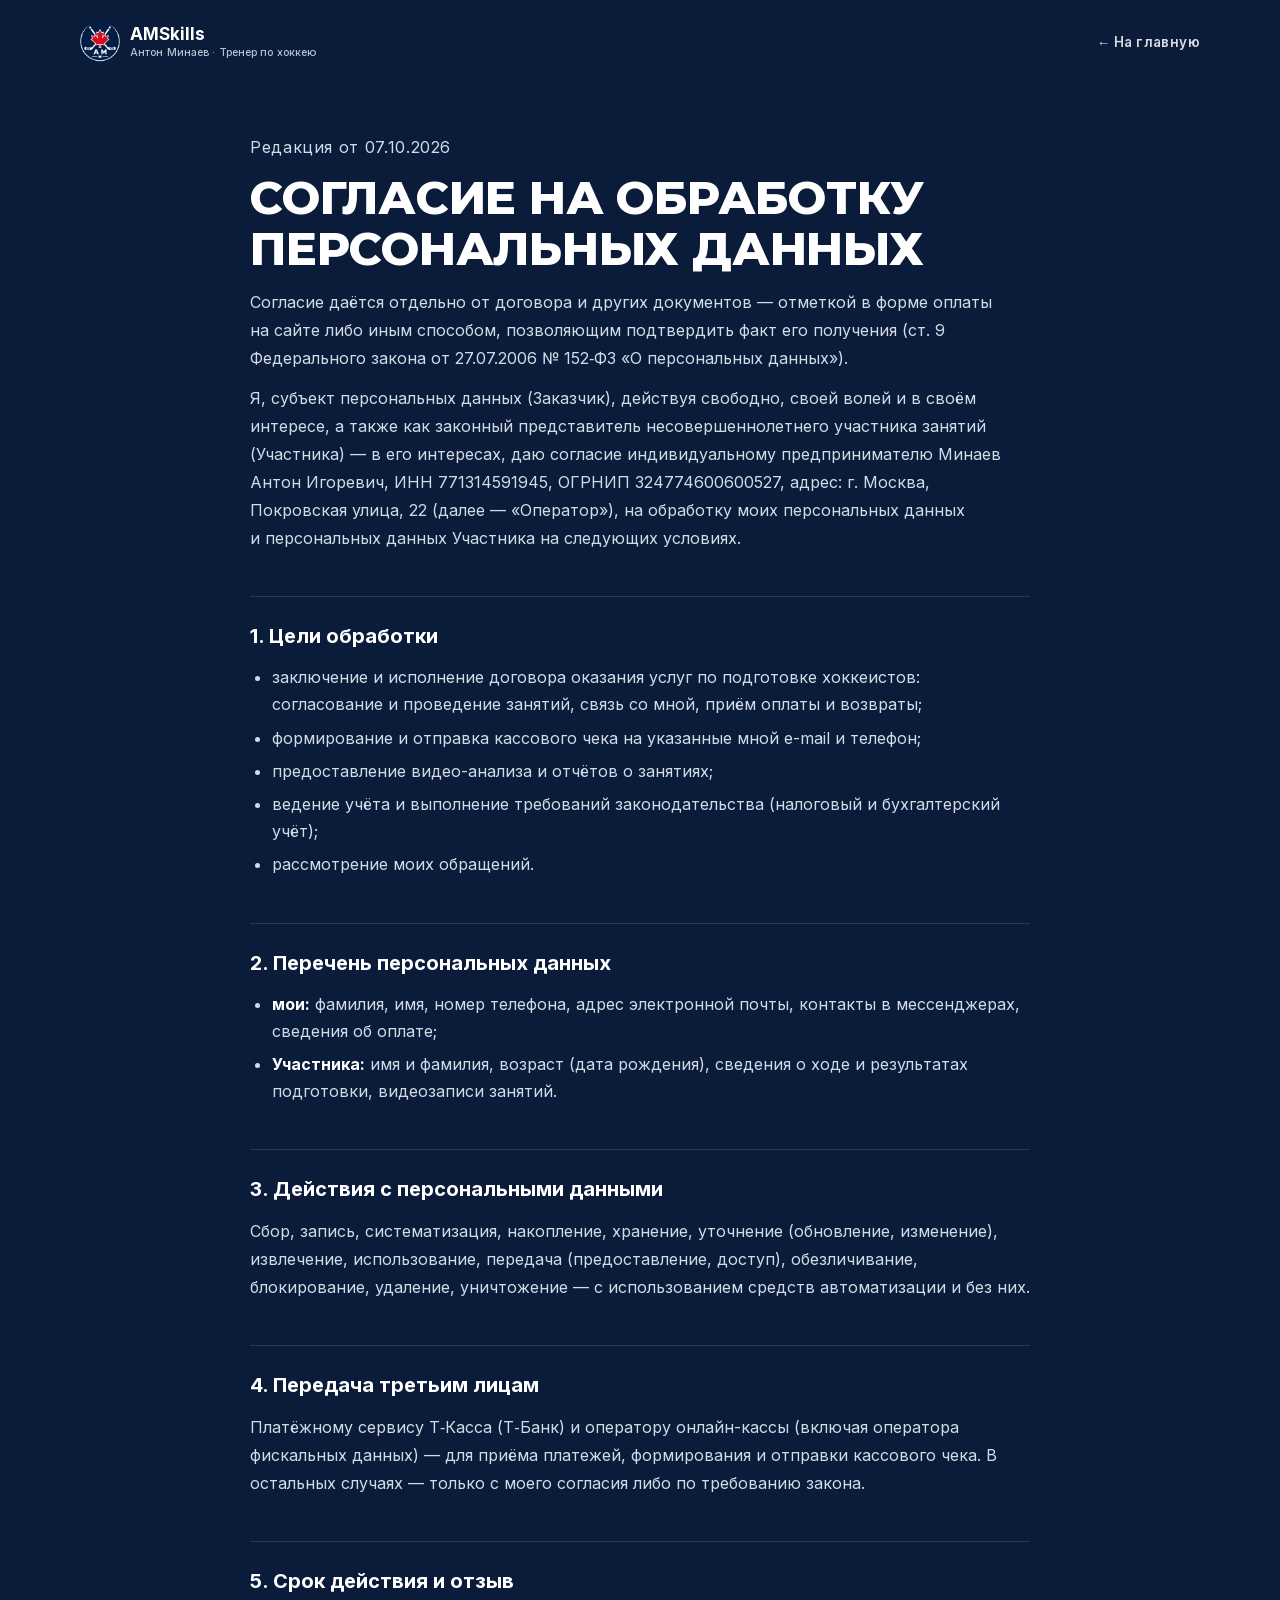
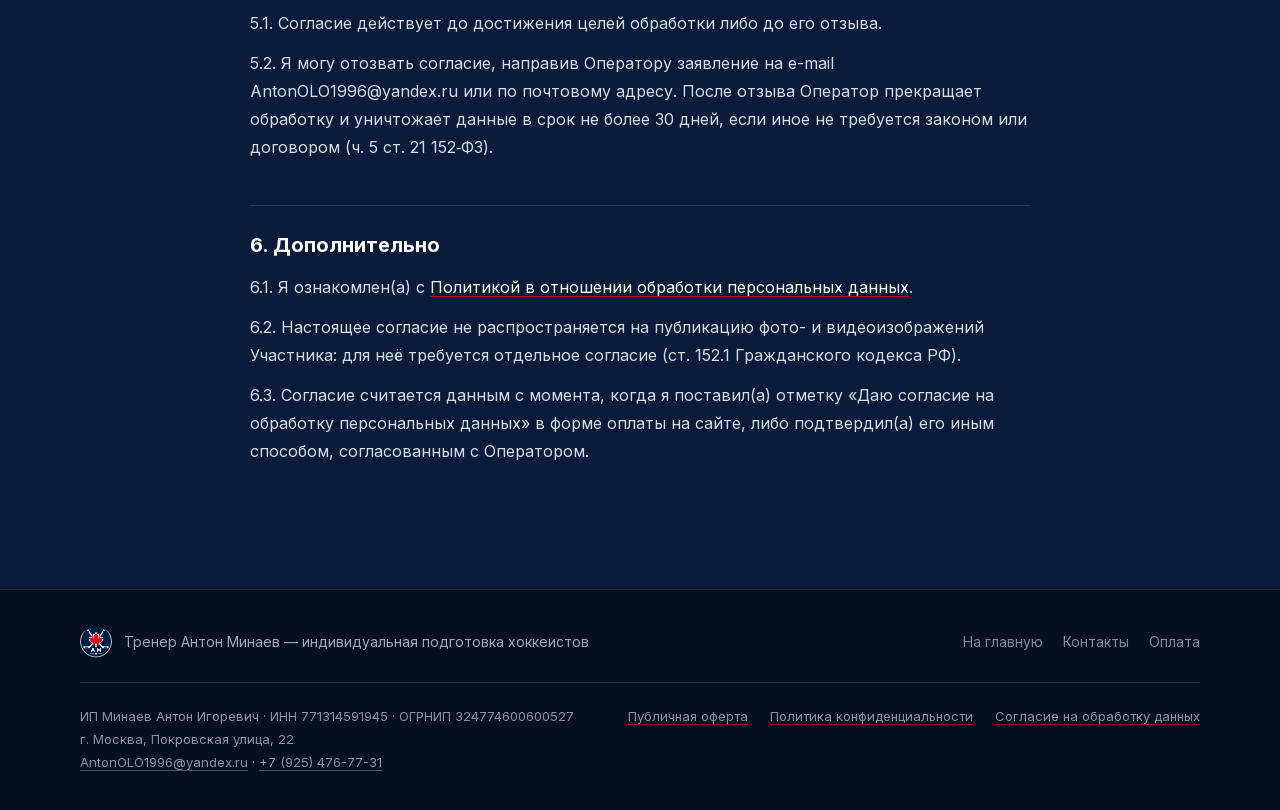
==== consent.html @ fee18003 "Юридическая часть, чек 54-ФЗ и локальные шрифты - публичная оферта, политика обработки ПД (текст вла" ====
<!DOCTYPE html>
<html lang="ru">
<head>
<meta charset="UTF-8">
<meta name="viewport" content="width=device-width, initial-scale=1.0">
<title>Согласие на обработку персональных данных — Антон Минаев | AMSkills</title>
<meta name="description" content="Согласие на обработку персональных данных — Антон Минаев, AMSkills.">
<link rel="stylesheet" href="css/styles.css?v=32">
</head>
<body>

<header class="site-header legal-header">
  <div class="container header-inner">
    <a class="logo" href="./">
      <img class="logo-mark" src="img/logo-am.webp" alt="AMSkills" width="40" height="40">
      <span class="logo-text-group">
        <span class="logo-text">AMSkills</span>
        <span class="logo-tagline">Антон Минаев · Тренер по&nbsp;хоккею</span>
      </span>
    </a>
    <div class="header-actions">
      <a class="legal-back" href="./">← На&nbsp;главную</a>
    </div>
  </div>
</header>

<main class="legal">
  <div class="container legal-container">
    <p class="legal-meta">Редакция от 07.10.2026</p>
    <h1>Согласие на&nbsp;обработку персональных данных</h1>
    <p class="legal-lead">Согласие даётся отдельно от&nbsp;договора и&nbsp;других документов — отметкой в&nbsp;форме оплаты на&nbsp;сайте либо иным способом, позволяющим подтвердить факт его получения (ст.&nbsp;9 Федерального закона от 27.07.2006 №&nbsp;152‑ФЗ «О персональных данных»).</p>

    <p>Я, субъект персональных данных (Заказчик), действуя свободно, своей волей и&nbsp;в&nbsp;своём интересе, а&nbsp;также как законный представитель несовершеннолетнего участника занятий (Участника) — в&nbsp;его интересах, даю согласие индивидуальному предпринимателю Минаев Антон Игоревич, ИНН&nbsp;771314591945, ОГРНИП&nbsp;324774600600527, адрес: г. Москва, Покровская улица, 22 (далее — «Оператор»), на&nbsp;обработку моих персональных данных и&nbsp;персональных данных Участника на&nbsp;следующих условиях.</p>

    <h2 id="s1">1. Цели обработки</h2>
    <ul>
      <li>заключение и исполнение договора оказания услуг по подготовке хоккеистов: согласование и проведение занятий, связь со мной, приём оплаты и возвраты;</li>
      <li>формирование и отправка кассового чека на указанные мной e-mail и телефон;</li>
      <li>предоставление видео-анализа и отчётов о занятиях;</li>
      <li>ведение учёта и выполнение требований законодательства (налоговый и бухгалтерский учёт);</li>
      <li>рассмотрение моих обращений.</li>
    </ul>

    <h2 id="s2">2. Перечень персональных данных</h2>
    <ul>
      <li><b>мои:</b> фамилия, имя, номер телефона, адрес электронной почты, контакты в мессенджерах, сведения об оплате;</li>
      <li><b>Участника:</b> имя и фамилия, возраст (дата рождения), сведения о ходе и результатах подготовки, видеозаписи занятий.</li>
    </ul>

    <h2 id="s3">3. Действия с персональными данными</h2>
    <p>Сбор, запись, систематизация, накопление, хранение, уточнение (обновление, изменение), извлечение, использование, передача (предоставление, доступ), обезличивание, блокирование, удаление, уничтожение — с использованием средств автоматизации и без них.</p>

    <h2 id="s4">4. Передача третьим лицам</h2>
    <p>Платёжному сервису Т‑Касса (Т‑Банк) и оператору онлайн-кассы (включая оператора фискальных данных) — для приёма платежей, формирования и отправки кассового чека. В остальных случаях — только с моего согласия либо по требованию закона.</p>

    <h2 id="s5">5. Срок действия и отзыв</h2>
    <p>5.1. Согласие действует до достижения целей обработки либо до его отзыва.</p>
    <p>5.2. Я могу отозвать согласие, направив Оператору заявление на e-mail AntonOLO1996@yandex.ru или по почтовому адресу. После отзыва Оператор прекращает обработку и уничтожает данные в срок не более 30&nbsp;дней, если иное не требуется законом или договором (ч.&nbsp;5 ст.&nbsp;21 152‑ФЗ).</p>

    <h2 id="s6">6. Дополнительно</h2>
    <p>6.1. Я ознакомлен(а) с <a href="privacy.html">Политикой в отношении обработки персональных данных</a>.</p>
    <p>6.2. Настоящее согласие не распространяется на публикацию фото- и видеоизображений Участника: для неё требуется отдельное согласие (ст.&nbsp;152.1 Гражданского кодекса РФ).</p>
    <p>6.3. Согласие считается данным с момента, когда я поставил(а) отметку «Даю согласие на обработку персональных данных» в форме оплаты на сайте, либо подтвердил(а) его иным способом, согласованным с Оператором.</p>

  </div>
</main>

<footer class="site-footer">
  <div class="container footer-inner">
    <div class="footer-brand">
      <img class="footer-logo" src="img/logo-am.webp" alt="AMSkills" width="32" height="32">
      <span>Тренер Антон Минаев — индивидуальная подготовка хоккеистов</span>
    </div>
    <div class="footer-links">
      <a href="./">На&nbsp;главную</a>
      <a href="./#contacts">Контакты</a>
      <a href="./#payment">Оплата</a>
    </div>
  </div>
  <div class="container">
    <div class="footer-legal">
      <p class="footer-requisites">
        ИП Минаев Антон Игоревич · ИНН&nbsp;771314591945 · ОГРНИП&nbsp;324774600600527<br>
        г. Москва, Покровская улица, 22<br>
        <a href="mailto:AntonOLO1996@yandex.ru">AntonOLO1996@yandex.ru</a> · <a href="tel:+79254767731">+7 (925) 476-77-31</a>
      </p>
      <nav class="footer-docs" aria-label="Документы">
        <a href="offer.html">Публичная оферта</a>
        <a href="privacy.html">Политика конфиденциальности</a>
        <a href="consent.html">Согласие на обработку данных</a>
      </nav>
    </div>
  </div>
</footer>

<script src="js/main.js?v=3"></script>
</body>
</html>
---- css/styles.css ----
/* =========================================================
   AMSkills — премиальная академическая эстетика (navy + crimson).
   Меняете фирменные цвета — правите только блок :root ниже.
   ========================================================= */
/* Шрифты хостятся на сайте (SIL OFL 1.1) — запросов к Google нет */
/* Inter · cyrillic */
@font-face {
  font-family: "Inter";
  font-style: normal;
  font-weight: 400 700;
  font-display: swap;
  src: url("../fonts/inter-cyrillic.woff2") format("woff2");
  unicode-range: U+0301, U+0400-045F, U+0490-0491, U+04B0-04B1, U+2116;
}

/* Inter · latin-ext */
@font-face {
  font-family: "Inter";
  font-style: normal;
  font-weight: 400 700;
  font-display: swap;
  src: url("../fonts/inter-latin-ext.woff2") format("woff2");
  unicode-range: U+0100-02BA, U+02BD-02C5, U+02C7-02CC, U+02CE-02D7, U+02DD-02FF, U+0304, U+0308, U+0329, U+1D00-1DBF, U+1E00-1E9F, U+1EF2-1EFF, U+2020, U+20A0-20AB, U+20AD-20C4, U+2113, U+2C60-2C7F, U+A720-A7FF;
}

/* Inter · latin */
@font-face {
  font-family: "Inter";
  font-style: normal;
  font-weight: 400 700;
  font-display: swap;
  src: url("../fonts/inter-latin.woff2") format("woff2");
  unicode-range: U+0000-00FF, U+0131, U+0152-0153, U+02BB-02BC, U+02C6, U+02DA, U+02DC, U+0304, U+0308, U+0329, U+2000-206F, U+20AC, U+2122, U+2191, U+2193, U+2212, U+2215, U+FEFF, U+FFFD;
}

/* Montserrat · cyrillic */
@font-face {
  font-family: "Montserrat";
  font-style: normal;
  font-weight: 600 800;
  font-display: swap;
  src: url("../fonts/montserrat-cyrillic.woff2") format("woff2");
  unicode-range: U+0301, U+0400-045F, U+0490-0491, U+04B0-04B1, U+2116;
}

/* Montserrat · latin-ext */
@font-face {
  font-family: "Montserrat";
  font-style: normal;
  font-weight: 600 800;
  font-display: swap;
  src: url("../fonts/montserrat-latin-ext.woff2") format("woff2");
  unicode-range: U+0100-02BA, U+02BD-02C5, U+02C7-02CC, U+02CE-02D7, U+02DD-02FF, U+0304, U+0308, U+0329, U+1D00-1DBF, U+1E00-1E9F, U+1EF2-1EFF, U+2020, U+20A0-20AB, U+20AD-20C4, U+2113, U+2C60-2C7F, U+A720-A7FF;
}

/* Montserrat · latin */
@font-face {
  font-family: "Montserrat";
  font-style: normal;
  font-weight: 600 800;
  font-display: swap;
  src: url("../fonts/montserrat-latin.woff2") format("woff2");
  unicode-range: U+0000-00FF, U+0131, U+0152-0153, U+02BB-02BC, U+02C6, U+02DA, U+02DC, U+0304, U+0308, U+0329, U+2000-206F, U+20AC, U+2122, U+2191, U+2193, U+2212, U+2215, U+FEFF, U+FFFD;
}


:root {
  --color-bg: #0a1c3a;
  --color-bg-2: #0e2347;
  --color-card-dark: #102850;
  --color-ink: #ffffff;
  --color-cream: #f8f9fa;
  --color-cream-2: #e9edf3;
  --color-text-on-cream: #0a1c3a;
  --color-muted: #b7c1d1;
  --color-muted-on-cream: #59626f;
  --color-accent: #c8102e;
  --color-accent-2: #e2314c;
  --color-silver: #aab6c8;
  --color-border: rgba(255, 255, 255, 0.12);
  --color-border-on-cream: rgba(10, 28, 58, 0.12);

  --font-display: "Montserrat", -apple-system, BlinkMacSystemFont, "Segoe UI", Arial, sans-serif;
  --font-body: "Inter", -apple-system, BlinkMacSystemFont, "Segoe UI", Arial, sans-serif;
  --font-script: "Montserrat", sans-serif;

  --radius: 12px;
  --radius-sm: 8px;
  --container: 1160px;
  --shadow: 0 24px 60px rgba(0, 0, 0, 0.4);
}

* { box-sizing: border-box; }
html { scroll-behavior: smooth; }

body {
  margin: 0;
  font-family: var(--font-body);
  color: var(--color-ink);
  background: var(--color-bg);
  line-height: 1.7;
  overflow-x: hidden;
}

img { max-width: 100%; display: block; }

.container {
  width: 100%;
  max-width: var(--container);
  margin: 0 auto;
  padding: 0 20px;
}

a { color: inherit; text-decoration: none; }

h1, h2, h3 {
  font-family: var(--font-display);
  letter-spacing: -0.005em;
  line-height: 1.1;
  margin: 0 0 18px;
  font-weight: 800;
  text-transform: uppercase;
  overflow-wrap: break-word;
}
h2 { font-size: clamp(32px, 4vw, 52px); max-width: 640px; }
p { margin: 0 0 16px; color: var(--color-muted); }

.script-accent {
  font-family: var(--font-script);
  font-weight: 700;
  text-transform: uppercase;
  letter-spacing: 0.18em;
  font-size: 13px;
  color: var(--color-accent);
}
.section-kicker.script-accent { margin: 0 0 10px; }

.section-head-center {
  text-align: center;
  max-width: 620px;
  margin: 0 auto 8px;
}
.section-head-center h2 { max-width: none; }
.section-head-center + * { margin-top: 40px; }

.section { padding: 128px 0; background: var(--color-bg); border-top: 1px solid var(--color-border); }
.section-muted {
  background: var(--color-cream);
  color: var(--color-text-on-cream);
  border-top-color: var(--color-border-on-cream);
}
.section-muted p { color: var(--color-muted-on-cream); }
.section-muted h2, .section-muted h3 { color: var(--color-text-on-cream); }

/* Scroll-triggered animations */
[data-animate] {
  opacity: 0;
  transform: translateY(28px);
  transition: opacity 0.7s cubic-bezier(.16,.8,.3,1), transform 0.7s cubic-bezier(.16,.8,.3,1);
  transition-delay: calc(var(--d, 0) * 90ms);
}
[data-animate].is-visible { opacity: 1; transform: translateY(0); }
@media (prefers-reduced-motion: reduce) {
  [data-animate] { opacity: 1; transform: none; transition: none; }
}

/* Buttons */
.btn {
  display: inline-flex;
  align-items: center;
  justify-content: center;
  padding: 14px 28px;
  border-radius: 999px;
  font-weight: 700;
  font-size: 14.5px;
  border: 2px solid transparent;
  cursor: pointer;
  white-space: nowrap;
  font-family: var(--font-body);
  transition: transform 0.2s ease, background 0.2s ease, border-color 0.2s ease, color 0.2s ease;
}
.btn-primary { background: var(--color-accent); color: #fff; }
.btn-primary:hover { background: var(--color-accent-2); transform: translateY(-2px) scale(1.03); }
.btn-ghost { border-color: rgba(255, 255, 255, 0.5); color: inherit; }
.btn-ghost:hover { border-color: var(--color-accent); color: var(--color-accent); transform: translateY(-2px) scale(1.03); }
.btn-lg { padding: 17px 32px; font-size: 15.5px; }

/* Header — floating, transparent → solid on scroll */
.site-header {
  position: sticky;
  top: 0;
  z-index: 50;
  background: transparent;
  border-bottom: 1px solid transparent;
  transition: background 0.3s ease, border-color 0.3s ease, backdrop-filter 0.3s ease;
}
.site-header.is-scrolled {
  background: rgba(8, 20, 43, 0.92);
  backdrop-filter: blur(10px);
  border-bottom: 1px solid var(--color-border);
}
.header-inner {
  display: flex;
  align-items: center;
  gap: 24px;
  height: 84px;
  color: var(--color-ink);
}
.logo { display: flex; align-items: center; gap: 10px; font-weight: 800; font-size: 17px; flex-shrink: 0; }
.logo-text-group { display: flex; flex-direction: column; gap: 2px; line-height: 1.15; }
.logo-tagline {
  font-size: 10.5px;
  font-weight: 500;
  letter-spacing: 0.01em;
  text-transform: none;
  color: var(--color-muted);
  white-space: nowrap;
}
.logo-mark {
  display: block;
  width: 40px;
  height: 40px;
  flex-shrink: 0;
  object-fit: contain;
}
.nav {
  display: flex;
  gap: 32px;
  flex: 1;
  min-width: 0;
  justify-content: center;
}
.nav a {
  font-size: 13.5px;
  font-weight: 600;
  letter-spacing: 0.03em;
  text-transform: uppercase;
  opacity: 0.85;
  white-space: nowrap;
}
.nav a:hover { opacity: 1; color: var(--color-accent); }
.header-actions { display: flex; align-items: center; gap: 16px; flex-shrink: 0; }
.phone { font-weight: 600; font-size: 14px; opacity: 0.9; }
@media (max-width: 1150px) {
  .nav { gap: 20px; }
  .header-actions .phone { display: none; }
}
.burger { display: none; }

/* Hero */
.hero {
  position: relative;
  padding: 160px 0 140px;
  color: var(--color-ink);
  overflow: hidden;
  min-height: 720px;
  display: flex;
  align-items: center;
  margin-top: -84px;
  clip-path: polygon(0 0, 100% 0, 100% 91%, 0 100%);
}
.hero-bg {
  position: absolute;
  inset: 0;
  background: url("../img/hero-arena.webp") center 35% / cover no-repeat;
  transform: scale(1.06);
}
.hero-bg::after {
  content: "";
  position: absolute;
  inset: 0;
  background:
    linear-gradient(100deg, rgba(10,20,42,0.85) 0%, rgba(10,20,42,0.55) 48%, rgba(10,20,42,0.3) 100%),
    linear-gradient(0deg, rgba(10,20,42,0.78) 0%, transparent 45%);
}
.hero-inner { position: relative; max-width: 700px; }
.hero .eyebrow { margin-bottom: 18px; text-shadow: 0 2px 12px rgba(0,0,0,0.5); }
.hero h1 {
  font-size: clamp(38px, 7.4vw, 82px);
  margin-bottom: 22px;
  overflow-wrap: break-word;
  text-shadow: 0 4px 24px rgba(0,0,0,0.55);
  color: #fff;
}
.hero-lead { color: #e2e8f0; font-size: 18px; max-width: 520px; text-shadow: 0 2px 12px rgba(0,0,0,0.5); }
.hero-actions { display: flex; gap: 14px; flex-wrap: wrap; margin-top: 12px; }
.hero-microcopy {
  margin: 16px 0 0;
  font-size: 13.5px;
  color: rgba(226,232,240,0.8);
  text-shadow: 0 2px 10px rgba(0,0,0,0.6);
}

/* Stats band — floating panel over the hero */
.stats-band { position: relative; margin-top: -86px; z-index: 5; }
.stats-grid {
  position: relative;
  background: var(--color-cream);
  color: var(--color-text-on-cream);
  border-radius: var(--radius);
  box-shadow: 0 30px 60px rgba(0,0,0,0.4);
  padding: 52px 24px;
  display: grid;
  grid-template-columns: repeat(3, 1fr);
  gap: 20px;
  text-align: center;
}
.stats-grid::before {
  content: "";
  position: absolute;
  left: 33.33%;
  top: 20%;
  bottom: 20%;
  width: 1px;
  background: var(--color-border-on-cream);
}
.stats-grid::after {
  content: "";
  position: absolute;
  left: 66.66%;
  top: 20%;
  bottom: 20%;
  width: 1px;
  background: var(--color-border-on-cream);
}
.stat-number {
  display: block;
  font-family: var(--font-display);
  font-weight: 800;
  font-size: clamp(46px, 6vw, 68px);
  color: var(--color-accent);
  line-height: 1;
  letter-spacing: -0.02em;
}
.stat-label {
  display: block;
  font-size: 13px;
  font-weight: 500;
  color: var(--color-muted-on-cream);
  margin-top: 8px;
  max-width: 220px;
  margin-left: auto;
  margin-right: auto;
}

/* Quote band */
.quote-band {
  position: relative;
  padding: 130px 0;
  overflow: hidden;
}
.quote-bg {
  position: absolute;
  inset: 0;
  background: url("../img/arena-window.webp") center 60% / cover no-repeat;
}
.quote-bg::after {
  content: "";
  position: absolute;
  inset: 0;
  background: rgba(10, 20, 42, 0.68);
}
.quote-band .container { position: relative; }
.quote-mark {
  display: block;
  width: 84px;
  height: auto;
  color: var(--color-accent);
  opacity: 0.6;
  margin: 0 auto 14px;
}
.quote-text {
  font-family: var(--font-display);
  font-weight: 800;
  text-transform: none;
  letter-spacing: -0.01em;
  text-shadow: 0 2px 16px rgba(0,0,0,0.7);
  font-size: clamp(26px, 3.8vw, 40px);
  line-height: 1.3;
  color: #fff;
  text-align: center;
  max-width: 780px;
  margin: 0 auto;
  position: relative;
}

/* About — strict two-column grid, diagonal-cut photo, timeline checklist */
.about-grid {
  display: grid;
  grid-template-columns: 55fr 45fr;
  gap: 14px;
  align-items: center;
}
.about-text { position: relative; z-index: 2; max-width: 550px; }
.about-text h2 { font-size: clamp(28px, 3.4vw, 44px); }
.about-lead {
  font-size: 19px;
  font-weight: 600;
  color: var(--color-muted);
  margin-top: -10px;
}
.about-subhead { margin-top: 30px; font-size: 19px; text-transform: none; font-family: var(--font-body); font-weight: 700; letter-spacing: 0; color: #fff; }

.about-media { position: relative; z-index: 1; }
.about-media img {
  width: 100%;
  height: auto;
  object-fit: contain;
  border-radius: 0 100px 0 100px;
  border-left: 4px solid var(--color-accent);
  box-shadow: var(--shadow);
  display: block;
}

.timeline-list { list-style: none; padding: 0; margin: 0; position: relative; }
.timeline-list::before {
  content: "";
  position: absolute;
  left: 5px;
  top: 6px;
  bottom: 6px;
  width: 2px;
  background: rgba(255,255,255,0.14);
}
.timeline-list li {
  position: relative;
  padding: 0 0 24px 42px;
  line-height: 1.65;
}
.timeline-list li:last-child { padding-bottom: 0; }
.timeline-list li::before {
  content: "";
  position: absolute;
  left: 0;
  top: 4px;
  width: 12px;
  height: 12px;
  border-radius: 50%;
  background: var(--color-accent);
  box-shadow: 0 0 0 4px rgba(200,16,46,0.2);
}

/* Advantages — dark cards with orange icons on a light section */
.advantages-section {
  position: relative;
  padding-bottom: 180px;
  clip-path: polygon(0 0, 100% 0, 100% 100%, 0 92%);
}
.advantages-grid {
  display: grid;
  grid-template-columns: repeat(auto-fit, minmax(230px, 1fr));
  gap: 24px;
  margin-top: 44px;
  position: relative;
}
.advantage-card {
  position: relative;
  background: var(--color-card-dark);
  border-radius: var(--radius);
  padding: 40px 34px;
  transition: transform 0.3s ease, box-shadow 0.3s ease;
}
.advantage-card:hover { transform: translateY(-6px); box-shadow: 0 20px 40px rgba(0,0,0,0.35); }
.advantage-icon {
  width: 44px;
  height: 44px;
  margin-bottom: 18px;
  color: var(--color-accent);
}
.advantage-icon svg { width: 100%; height: 100%; }
.advantage-card h3 { font-size: 17px; margin-bottom: 8px; text-transform: none; font-family: var(--font-body); font-weight: 700; letter-spacing: 0; color: var(--color-ink); }
.advantage-card p { margin: 0; font-size: 14px; color: #d1d5db; line-height: 1.55; }
.advantage-card p strong { display: block; margin-top: 10px; color: var(--color-accent); font-weight: 700; }

.advantage-card:last-child {
  grid-column: 1 / -1;
  display: flex;
  align-items: center;
  gap: 26px;
  text-align: left;
  background: var(--color-bg-2);
  border: 1px solid var(--color-accent);
}
.advantage-card:last-child .advantage-icon { margin-bottom: 0; flex-shrink: 0; color: var(--color-accent); }
.advantage-card:last-child > div:last-child { display: grid; gap: 4px; }
.advantage-card:last-child h3, .advantage-card:last-child p { margin: 0; color: #fff; }
@media (max-width: 560px) {
  .advantage-card:last-child { flex-direction: column; text-align: center; }
}

/* Gallery — large, generously-spaced training photos, no crop, no collage */
.gallery-grid {
  margin-top: 48px;
  display: grid;
  grid-template-columns: 1fr 1fr;
  gap: 28px;
}
.gallery-item {
  margin: 0;
  border-radius: var(--radius);
  overflow: hidden;
  box-shadow: var(--shadow);
  position: relative;
}
.gallery-item img { width: 100%; height: auto; display: block; }
.gallery-item-wide { grid-column: 1 / -1; }
.gallery-item-wide figcaption {
  position: absolute;
  left: 0; right: 0; bottom: 0;
  padding: 28px 32px;
  background: linear-gradient(0deg, rgba(8,18,38,0.9) 0%, rgba(8,18,38,0.5) 60%, transparent 100%);
  color: #fff;
  font-size: 16px;
  font-weight: 600;
  line-height: 1.5;
}
@media (max-width: 700px) {
  .gallery-grid { grid-template-columns: 1fr; }
  .gallery-item-wide figcaption { padding: 20px 20px; font-size: 14.5px; }
}

/* Coach — full-bleed, asymmetric: name+facts upper-left, quote lower-right */
.coach-section { position: relative; overflow: hidden; min-height: 860px; display: flex; align-items: center; }
.coach-section-bg {
  position: absolute;
  inset: 0;
  width: 100%;
  height: 100%;
  object-fit: cover;
  object-position: center 30%;
}
.coach-section-scrim {
  position: absolute;
  inset: 0;
  background:
    linear-gradient(100deg, rgba(8,18,38,0.95) 0%, rgba(8,18,38,0.7) 42%, rgba(8,18,38,0.32) 100%),
    linear-gradient(0deg, rgba(8,18,38,0.6) 0%, transparent 40%);
}
.coach-layout {
  position: relative;
  padding: 120px 20px 110px;
  display: flex;
  flex-direction: column;
  gap: 50px;
}
.coach-main { max-width: 600px; }
.coach-name {
  font-size: clamp(46px, 7vw, 88px);
  line-height: 0.98;
  margin-bottom: 22px;
  color: #fff;
}
.coach-role-badge {
  display: inline-block;
  background: var(--color-accent);
  color: #fff;
  font-weight: 700;
  font-size: 13.5px;
  text-transform: uppercase;
  letter-spacing: 0.05em;
  padding: 9px 18px;
  border-radius: 999px;
  margin-bottom: 26px;
}
.coach-bio { font-size: 16px; line-height: 1.75; color: #e2e8f0; margin: 0 0 28px; max-width: 520px; }
.coach-team-photo {
  margin: 0 0 28px;
  max-width: 280px;
}
.coach-team-photo img {
  width: 100%;
  height: auto;
  display: block;
  border-radius: var(--radius-sm);
  border-left: 3px solid var(--color-accent);
  box-shadow: 0 16px 32px rgba(0,0,0,0.45);
}
.coach-team-photo figcaption {
  margin-top: 10px;
  font-size: 12.5px;
  color: var(--color-silver);
  line-height: 1.5;
}
.coach-facts { list-style: none; padding: 0; margin: 0 0 32px; display: grid; gap: 10px; }
.coach-facts li { font-size: 15px; color: #e2e8f0; padding-left: 16px; position: relative; }
.coach-facts li::before { content: "–"; position: absolute; left: 0; color: var(--color-accent); }

.coach-quote {
  position: relative;
  align-self: flex-end;
  max-width: 480px;
  background: rgba(10, 20, 42, 0.6);
  backdrop-filter: blur(6px);
  border: 1px solid rgba(255,255,255,0.12);
  border-left: 3px solid var(--color-accent);
  border-radius: var(--radius);
  padding: 36px 38px;
}
.coach-quote .quote-mark-lg { position: absolute; top: -34px; left: 32px; width: 76px; opacity: 0.95; }
.coach-quote p {
  font-family: var(--font-display);
  font-weight: 700;
  font-size: clamp(20px, 2.4vw, 26px);
  line-height: 1.3;
  letter-spacing: -0.01em;
  color: #fff;
  margin: 10px 0 14px;
}
.coach-quote cite { font-style: normal; font-size: 14px; color: var(--color-accent); font-weight: 600; }

@media (min-width: 860px) {
  .coach-layout { min-height: 660px; justify-content: center; }
  .coach-quote { margin-top: -40px; }
}

/* Academy partnership — minimal team grid: round portraits, no collage */
.partner-head { max-width: 720px; }
.partner-head h2 { font-size: clamp(24px, 3.4vw, 44px); }
.accent-rule {
  display: block;
  width: 56px;
  height: 3px;
  margin: 22px auto 24px;
  background: var(--color-accent);
  border-radius: 2px;
}
.partner-lead {
  max-width: 640px;
  margin: 0 auto;
  font-size: 17px;
  line-height: 1.75;
  color: var(--color-muted);
}
/* Логотип академии: оригинал рассчитан на белый фон, поэтому лежит на белой плашке */
.partner-logo {
  display: block;
  width: 176px;
  height: auto;
  margin: 0 auto 30px;
  padding: 14px;
  background: #fff;
  border-radius: 24px;
  box-shadow: 0 16px 36px rgba(0,0,0,0.42);
}
.team-grid {
  display: flex;
  flex-wrap: wrap;
  justify-content: center;
  gap: 40px 24px;
  max-width: 1000px;
  margin: 64px auto 0;
}
.team-card {
  flex: 0 0 calc((100% - 72px) / 4);
  text-align: center;
}
.team-photo {
  display: block;
  width: 100%;
  height: auto;
  aspect-ratio: 1 / 1;
  object-fit: cover;
  object-position: center 6%;
  border-radius: 50%;
  background: var(--color-bg-2);
  border: 1px solid rgba(255,255,255,0.14);
  box-shadow: 0 16px 36px rgba(0,0,0,0.42);
  transition: transform 0.3s ease, border-color 0.3s ease;
}
.team-card:hover .team-photo { transform: translateY(-4px); border-color: rgba(200,16,46,0.7); }
.team-name {
  margin: 22px 0 6px;
  font-family: var(--font-body);
  font-size: 17px;
  font-weight: 700;
  letter-spacing: 0;
  text-transform: none;
  line-height: 1.3;
  color: #fff;
}
.team-role { margin: 0; font-size: 13.5px; line-height: 1.5; color: var(--color-silver); }
.partner-note {
  max-width: 760px;
  margin: 72px auto 0;
  padding: 28px 32px;
  font-size: 17px;
  line-height: 1.75;
  color: #e2e8f0;
  background: rgba(255,255,255,0.04);
  border: 1px solid var(--color-border);
  border-left: 3px solid var(--color-accent);
  border-radius: var(--radius);
}
@media (max-width: 1000px) {
  .team-grid { max-width: 540px; }
  .team-card { flex-basis: calc((100% - 24px) / 2); }
}
@media (max-width: 700px) {
  .partner-logo { width: 148px; margin-bottom: 26px; padding: 12px; border-radius: 20px; }
  .team-grid { gap: 32px 16px; margin-top: 44px; }
  .team-card { flex-basis: calc((100% - 16px) / 2); }
  .team-name { margin-top: 16px; font-size: 15.5px; }
  .team-role { font-size: 12.5px; }
  .partner-note { margin-top: 52px; padding: 22px; font-size: 16px; }
}

/* Reviews */
.reviews-rating {
  display: inline-block;
  color: var(--color-accent);
  font-weight: 700;
  margin: 0 0 24px;
  transition: color 0.2s ease;
}
.reviews-rating:hover { color: var(--color-accent-2); text-decoration: underline; }
.reviews-grid {
  display: grid;
  grid-template-columns: repeat(auto-fit, minmax(260px, 1fr));
  gap: 20px;
}
.review-card {
  background: #fff;
  border-radius: var(--radius);
  padding: 30px;
  box-shadow: 0 10px 30px rgba(26,26,26,0.07);
  margin: 0;
  transition: transform 0.3s ease, box-shadow 0.3s ease;
}
.review-card:hover { transform: translateY(-4px); box-shadow: 0 18px 40px rgba(26,26,26,0.12); }
.review-card p { color: var(--color-text-on-cream); font-size: 14.5px; margin: 0 0 12px; }
.review-card cite { font-style: normal; font-weight: 700; font-size: 13.5px; color: var(--color-muted-on-cream); }
.review-card-featured {
  grid-column: span 2;
  background: var(--color-bg);
}
.review-card-featured p { color: var(--color-ink); font-size: 20px; font-weight: 700; line-height: 1.4; font-family: var(--font-display); text-transform: none; letter-spacing: -0.01em; }
.review-card-featured cite { color: var(--color-accent); }
@media (max-width: 640px) {
  .reviews-grid {
    display: flex;
    overflow-x: auto;
    scroll-snap-type: x mandatory;
    gap: 16px;
    margin: 0 -20px;
    padding: 4px 20px 14px;
    -webkit-overflow-scrolling: touch;
    scrollbar-width: none;
  }
  .reviews-grid::-webkit-scrollbar { display: none; }
  .reviews-grid .review-card,
  .reviews-grid .review-card-featured {
    grid-column: auto;
    flex: 0 0 84%;
    scroll-snap-align: start;
  }
}
.reviews-link {
  display: inline-block;
  margin-top: 24px;
  font-weight: 700;
  color: var(--color-text-on-cream);
  border-bottom: 2px solid var(--color-accent);
  padding-bottom: 2px;
}
.reviews-link:hover { color: var(--color-accent); }

/* Payment */
.payment-section { position: relative; overflow: hidden; }
.payment-section-bg {
  position: absolute;
  inset: 0;
  background: url("../img/hero-arena.webp") center 60% / cover no-repeat;
}
.payment-section-bg::after {
  content: "";
  position: absolute;
  inset: 0;
  background: rgba(8, 18, 38, 0.8);
}
.payment-grid {
  position: relative;
  display: grid;
  grid-template-columns: 1fr 1fr;
  gap: 56px;
  align-items: center;
}
.payment-card {
  background: var(--color-cream);
  color: var(--color-text-on-cream);
  border-radius: var(--radius);
  padding: 38px;
  display: grid;
  gap: 6px;
  box-shadow: var(--shadow);
}
.payment-card label { font-size: 13px; font-weight: 700; color: var(--color-text-on-cream); margin-top: 12px; }
.payment-card input {
  border: 1px solid var(--color-border-on-cream);
  background: #fff;
  color: var(--color-text-on-cream);
  border-radius: 10px;
  padding: 13px 14px;
  font-size: 15px;
  font-family: inherit;
}
.payment-card input::placeholder { color: var(--color-muted-on-cream); }
.field-hint { font-size: 12.5px; color: var(--color-muted-on-cream); }
.payment-card .btn { margin-top: 20px; }
.payment-note { font-size: 12.5px; margin-top: 10px; margin-bottom: 0; color: var(--color-muted-on-cream); }
.payment-status { font-size: 14px; margin-top: 12px; color: var(--color-muted-on-cream); }
.payment-status.error { color: #c0392b; }

/* Contacts */
.contacts-map {
  margin-top: 28px;
  border-radius: var(--radius);
  overflow: hidden;
  box-shadow: 0 10px 30px rgba(26,26,26,0.07);
  line-height: 0;
}
.contacts-map iframe { display: block; width: 100%; }
.locations-grid {
  display: grid;
  grid-template-columns: repeat(auto-fit, minmax(220px, 1fr));
  gap: 20px;
  margin-top: 20px;
}
.location-card {
  background: #fff;
  border-radius: var(--radius);
  padding: 28px;
  box-shadow: 0 10px 30px rgba(26,26,26,0.07);
  transition: transform 0.3s ease, box-shadow 0.3s ease;
}
.location-card:hover { transform: translateY(-4px); box-shadow: 0 18px 40px rgba(26,26,26,0.12); }
.location-pin { width: 30px; height: 30px; color: var(--color-accent); margin-bottom: 14px; }
.location-card h3 { font-size: 17px; margin-bottom: 8px; text-transform: none; font-family: var(--font-body); font-weight: 700; letter-spacing: 0; }
.location-card p { font-size: 14px; margin: 0 0 8px; color: var(--color-muted-on-cream); }
.location-rating {
  display: inline-block;
  color: var(--color-accent);
  font-weight: 700;
  margin: 0 !important;
  transition: color 0.2s ease;
}
.location-rating:hover { color: var(--color-accent-2); text-decoration: underline; }
.location-card-accent {
  grid-column: 1 / -1;
  background: var(--color-cream-2);
  border: 1px solid rgba(200,16,46,0.3);
  box-shadow: none;
  display: flex;
  align-items: center;
  gap: 22px;
  padding: 26px 32px;
}
.location-card-accent .location-pin { margin-bottom: 0; flex-shrink: 0; }
.location-card-accent h3 { margin-bottom: 6px; }
.location-card-accent p { margin: 0; max-width: 640px; }
@media (max-width: 560px) {
  .location-card-accent { flex-direction: column; text-align: center; padding: 28px 24px; }
  .location-card-accent .location-pin { margin-bottom: 6px; }
}

/* Footer */
.site-footer { background: #071021; color: rgba(226,232,240,0.7); padding: 36px 0; border-top: 1px solid var(--color-border); }
.footer-inner {
  display: flex;
  justify-content: space-between;
  align-items: center;
  flex-wrap: wrap;
  gap: 16px;
  font-size: 14px;
}
.footer-brand { display: flex; align-items: center; gap: 12px; }
.footer-logo { display: block; width: 32px; height: 32px; object-fit: contain; flex-shrink: 0; }
.footer-links { display: flex; gap: 20px; }
.footer-links a { opacity: 0.8; }
.footer-links a:hover { opacity: 1; color: var(--color-accent); }

/* Responsive */
@media (max-width: 900px) {
  .payment-grid, .about-grid {
    grid-template-columns: 1fr;
  }
  .about-text { max-width: none; }
  .about-media { margin-top: 32px; }
  .about-media img { border-radius: 0 60px 0 60px; }
  .stats-grid { grid-template-columns: 1fr; gap: 28px; }
  .stats-grid::before, .stats-grid::after { display: none; }
  .coach-content { max-width: 100%; }
}

@media (max-width: 780px) {
  .nav {
    position: fixed;
    z-index: 60;
    top: 84px;
    left: 0;
    right: 0;
    height: calc(100vh - 84px);
    background: var(--color-bg);
    flex-direction: column;
    padding: 24px 20px;
    gap: 18px;
    transform: translateY(-8px);
    opacity: 0;
    pointer-events: none;
    transition: opacity 0.2s ease, transform 0.2s ease;
  }
  .nav.open {
    opacity: 1;
    pointer-events: auto;
    transform: translateY(0);
  }
  .nav a { font-size: 16px; }
  .header-actions .phone { display: none; }
  .logo-tagline { display: none; }
  .burger {
    display: inline-flex;
    flex-direction: column;
    gap: 4px;
    width: 26px;
    background: none;
    border: none;
    padding: 6px 0;
    cursor: pointer;
  }
  .burger span { height: 2px; background: var(--color-ink); border-radius: 2px; }
  .hero { padding: 130px 0 100px; min-height: auto; }
  .hero-bg::after {
    background:
      linear-gradient(180deg, rgba(8,18,38,0.6) 0%, rgba(8,18,38,0.82) 55%, rgba(8,18,38,0.94) 100%),
      linear-gradient(100deg, rgba(8,18,38,0.88) 0%, rgba(8,18,38,0.6) 60%, rgba(8,18,38,0.38) 100%);
  }
  .section { padding: 80px 0; }
  .site-header { background: rgba(8,18,38,0.92); backdrop-filter: blur(10px); border-bottom: 1px solid var(--color-border); }
}

/* Footer — реквизиты продавца и ссылки на документы */
.footer-legal {
  display: flex;
  justify-content: space-between;
  align-items: flex-start;
  flex-wrap: wrap;
  gap: 14px 40px;
  margin-top: 24px;
  padding-top: 22px;
  border-top: 1px solid var(--color-border);
  font-size: 13px;
  line-height: 1.75;
}
.footer-requisites { margin: 0; max-width: 560px; color: rgba(226,232,240,0.6); }
.footer-requisites a { text-decoration: underline; text-decoration-color: rgba(255,255,255,0.28); text-underline-offset: 3px; }
.footer-requisites a:hover { color: #fff; }
.footer-docs { display: flex; flex-wrap: wrap; gap: 6px 22px; }
.footer-docs a { opacity: 0.85; text-decoration: underline; text-decoration-color: rgba(200,16,46,0.75); text-underline-offset: 3px; }
.footer-docs a:hover { opacity: 1; color: #fff; }

/* Форма оплаты — чекбоксы согласий (оферта и персональные данные отдельно) */
.payment-card .consent {
  display: flex;
  align-items: flex-start;
  gap: 10px;
  margin: 12px 0 0;
  font-size: 13px;
  font-weight: 500;
  line-height: 1.5;
  color: var(--color-muted-on-cream);
  cursor: pointer;
}
.payment-card .consent + .consent { margin-top: 8px; }
.payment-card .consent input[type="checkbox"] {
  flex: none;
  width: 18px;
  height: 18px;
  margin: 1px 0 0;
  padding: 0;
  accent-color: var(--color-accent);
  cursor: pointer;
}
.payment-card .consent a,
.payment-note a { color: var(--color-text-on-cream); text-decoration: underline; text-decoration-color: rgba(200,16,46,0.7); text-underline-offset: 2px; }
.payment-card .consent a:hover,
.payment-note a:hover { color: var(--color-accent); }

/* Юридические страницы: оферта, политика, согласие */
.legal-header .header-actions { margin-left: auto; }
.legal-back { font-size: 13.5px; font-weight: 600; letter-spacing: 0.03em; opacity: 0.85; white-space: nowrap; }
.legal-back:hover { opacity: 1; color: var(--color-accent); }
.legal { padding: 48px 0 112px; background: var(--color-bg); }
.legal-container { max-width: 820px; }
.legal-meta { margin: 0 0 14px; font-size: 13px; letter-spacing: 0.04em; color: var(--color-silver); }
.legal h1 { font-size: clamp(28px, 4.4vw, 46px); margin-bottom: 14px; }
.legal-lead { margin-bottom: 8px; font-size: 17px; line-height: 1.7; color: #e2e8f0; }
.legal h2 {
  max-width: none;
  margin: 44px 0 14px;
  padding-top: 26px;
  border-top: 1px solid var(--color-border);
  font-family: var(--font-body);
  font-size: 20px;
  font-weight: 700;
  letter-spacing: 0;
  text-transform: none;
  line-height: 1.35;
  scroll-margin-top: 100px;
}
.legal p { margin-bottom: 12px; font-size: 16px; line-height: 1.75; color: #d3dbe8; }
.legal ul { margin: 0 0 14px; padding-left: 22px; color: #d3dbe8; }
.legal li { margin-bottom: 6px; font-size: 16px; line-height: 1.7; }
.legal b { color: #fff; }
.legal a { color: #fff; text-decoration: underline; text-decoration-color: rgba(200,16,46,0.8); text-underline-offset: 3px; }
.legal a:hover { color: var(--color-accent-2); }
.legal-requisites {
  margin-top: 16px;
  padding: 22px 26px;
  background: rgba(255,255,255,0.04);
  border: 1px solid var(--color-border);
  border-left: 3px solid var(--color-accent);
  border-radius: var(--radius);
}
.legal-requisites p { margin: 0 0 4px; }
.legal-requisites p:last-child { margin-bottom: 0; }
@media (max-width: 700px) {
  .legal { padding: 28px 0 80px; }
  .legal h2 { margin-top: 34px; padding-top: 20px; font-size: 18px; }
  .legal p, .legal li { font-size: 15.5px; }
  .legal-requisites { padding: 18px 20px; }
  .footer-legal { flex-direction: column; gap: 16px; }
}

/* Юридические страницы — таблица «цели обработки» в политике */
.legal-dl {
  margin: 0 0 14px;
  padding: 6px 26px;
  background: rgba(255,255,255,0.04);
  border: 1px solid var(--color-border);
  border-radius: var(--radius);
}
.legal-dl dt { margin-top: 18px; font-size: 12.5px; font-weight: 700; letter-spacing: 0.06em; text-transform: uppercase; color: var(--color-silver); }
.legal-dl dd { margin: 4px 0 18px; font-size: 16px; line-height: 1.7; color: #d3dbe8; }
.legal-dl dd ul { margin: 0; padding-left: 20px; }
@media (max-width: 700px) {
  .legal-dl { padding: 2px 18px; }
  .legal-dl dd { font-size: 15.5px; }
}
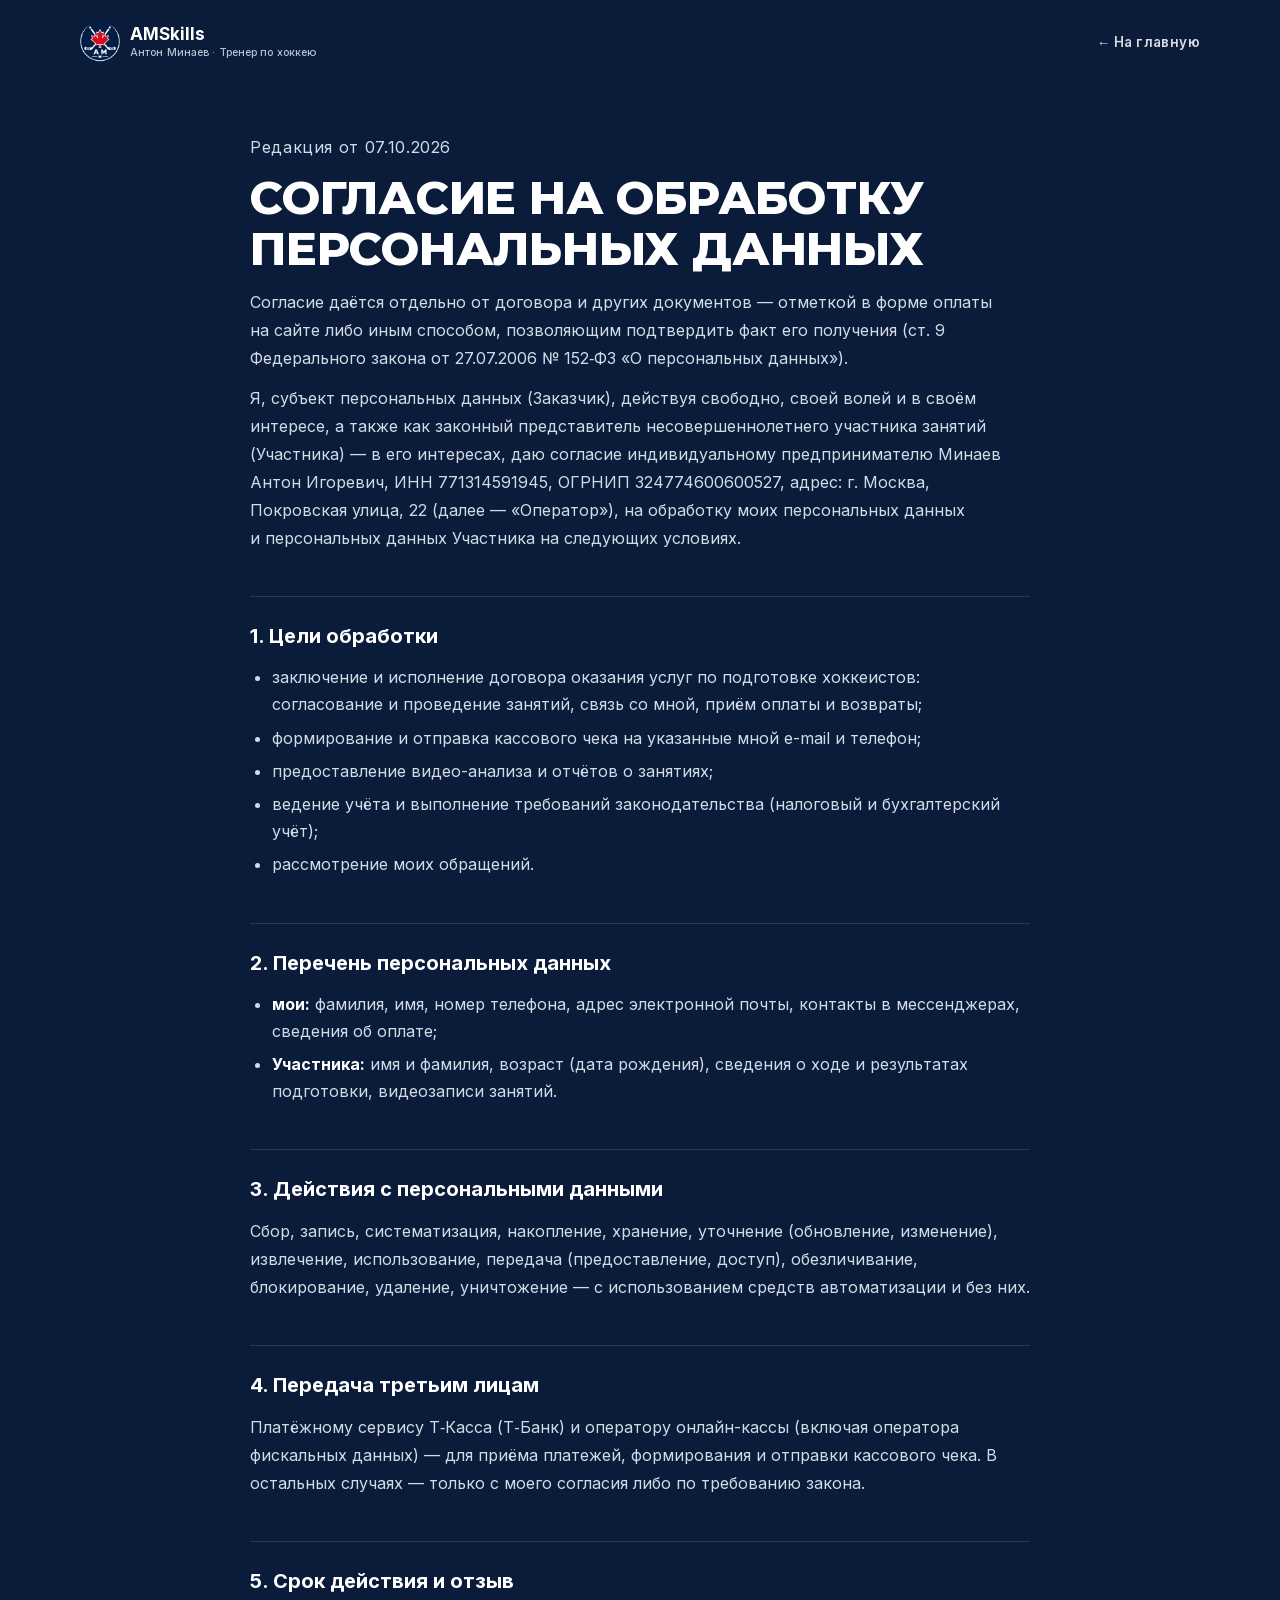
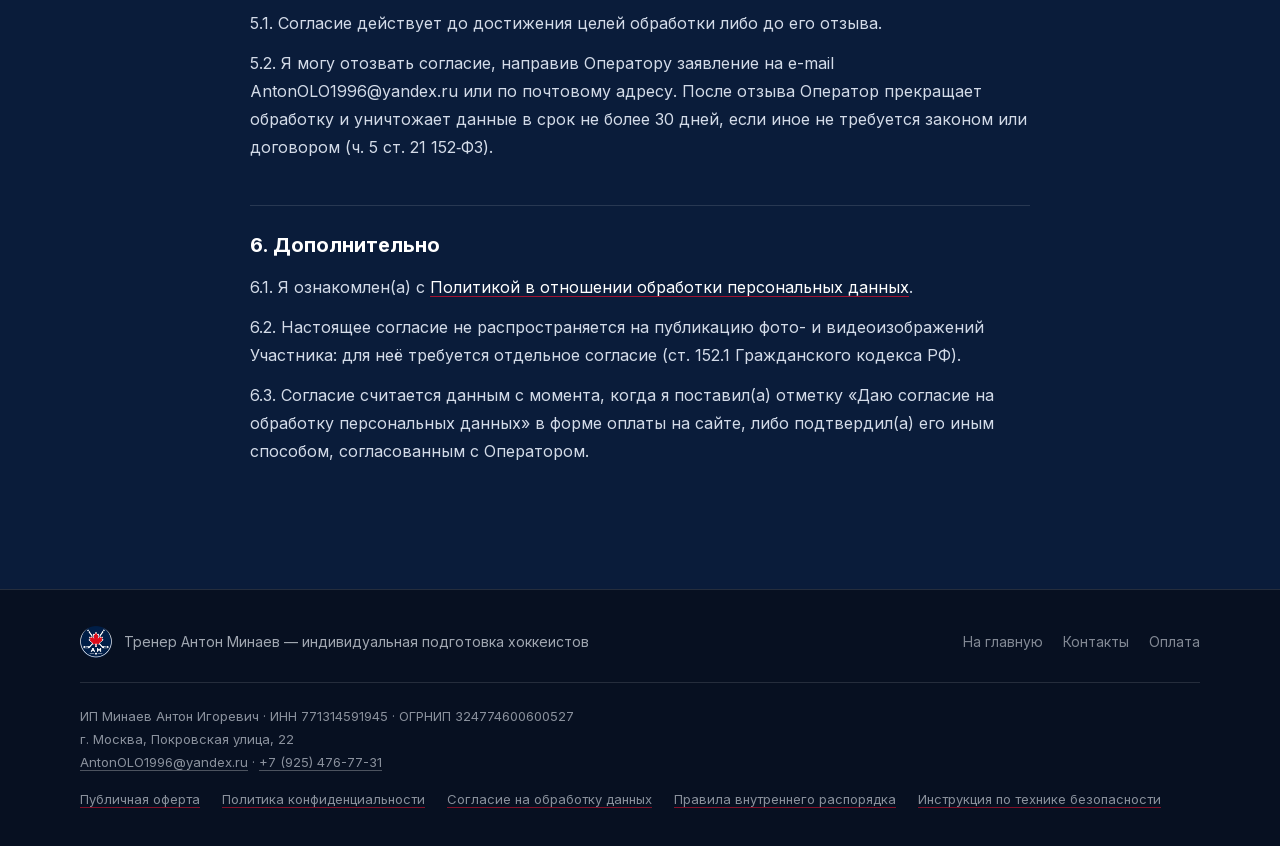
==== commit b3ab8000: "Приложения к оферте со старого сайта и подготовка к российскому хостингу - rules.html и safety.html:" ====
--- a/consent.html
+++ b/consent.html
@@ -5,7 +5,7 @@
 <meta name="viewport" content="width=device-width, initial-scale=1.0">
 <title>Согласие на обработку персональных данных — Антон Минаев | AMSkills</title>
 <meta name="description" content="Согласие на обработку персональных данных — Антон Минаев, AMSkills.">
-<link rel="stylesheet" href="css/styles.css?v=32">
+<link rel="stylesheet" href="css/styles.css?v=33">
 </head>
 <body>
 
@@ -88,6 +88,8 @@
         <a href="offer.html">Публичная оферта</a>
         <a href="privacy.html">Политика конфиденциальности</a>
         <a href="consent.html">Согласие на обработку данных</a>
+        <a href="rules.html">Правила внутреннего распорядка</a>
+        <a href="safety.html">Инструкция по технике безопасности</a>
       </nav>
     </div>
   </div>
--- a/css/styles.css
+++ b/css/styles.css
@@ -1045,3 +1045,19 @@
   .legal-dl { padding: 2px 18px; }
   .legal-dl dd { font-size: 15.5px; }
 }
+
+/* Приложения к оферте: строки для подписей и печать документов */
+.legal-sign-intro { margin-top: 28px; }
+.legal-sign { display: flex; flex-wrap: wrap; align-items: baseline; gap: 6px 10px; margin: 0 0 14px; }
+.sign-line { display: inline-block; flex: 1 1 140px; min-width: 140px; max-width: 280px; height: 1em; border-bottom: 1px solid rgba(255,255,255,0.45); }
+@media print {
+  body { background: #fff; color: #000; }
+  .site-header, .site-footer { display: none; }
+  .legal { padding: 0; background: #fff; }
+  .legal h1, .legal h2, .legal b, .legal-meta { color: #000; }
+  .legal h2 { border-top-color: #bbb; }
+  .legal p, .legal li { color: #000; font-size: 12pt; line-height: 1.5; }
+  .legal a { color: #000; text-decoration: none; }
+  .legal-requisites, .legal-dl { background: #fff; border-color: #bbb; }
+  .sign-line { border-bottom-color: #000; }
+}
